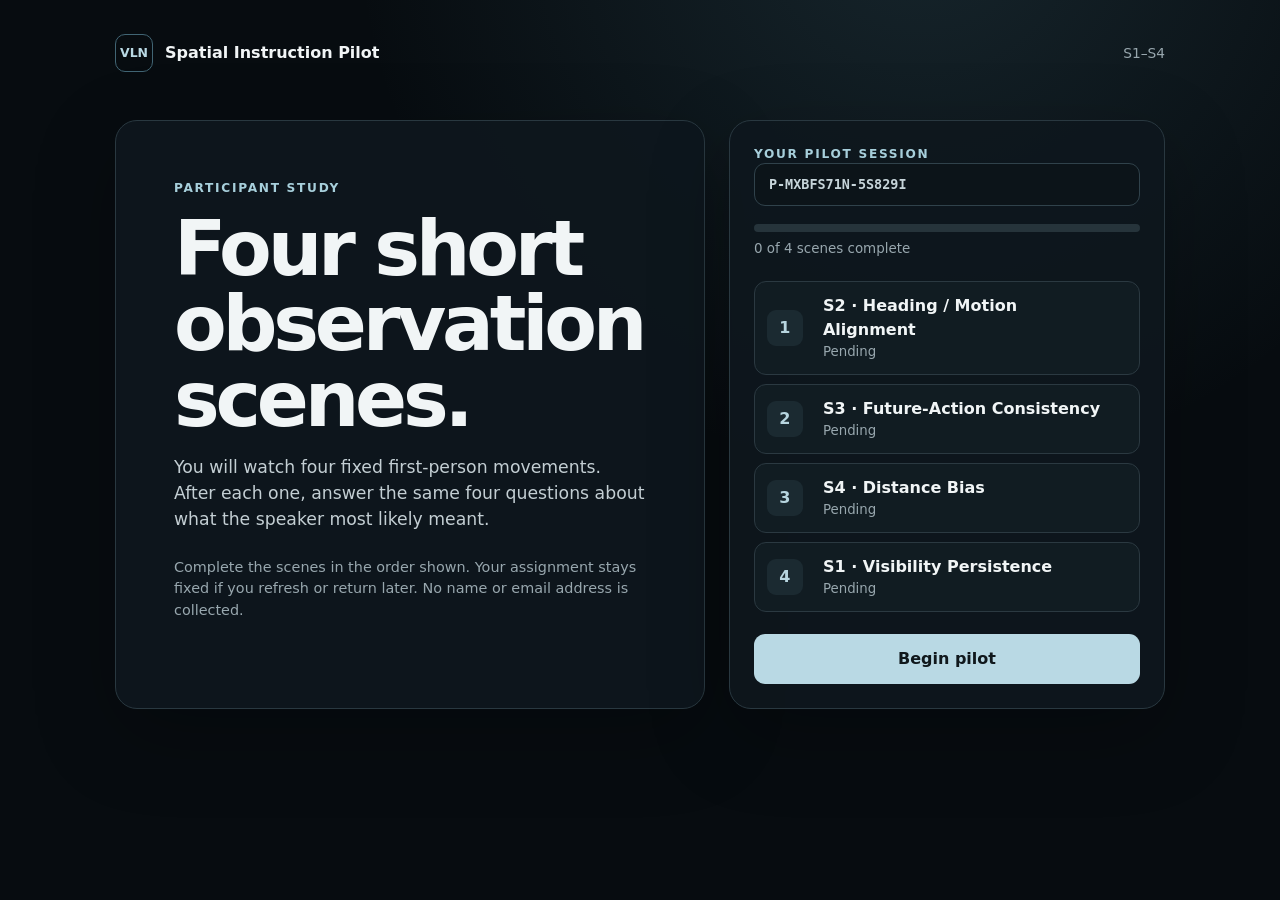
==== index.html @ 17fc7d70 "Publish S1–S4 participant pilot" ====
<!doctype html>
<html lang="en">
<head>
  <meta charset="utf-8"><meta name="viewport" content="width=device-width,initial-scale=1">
  <title>VLN Spatial Instruction Pilot</title>
  <meta name="description" content="Four-scene pilot for underspecified spatial navigation instructions.">
  <link rel="icon" type="image/svg+xml" href="data:image/svg+xml,%3Csvg xmlns='http://www.w3.org/2000/svg' viewBox='0 0 64 64'%3E%3Crect width='64' height='64' rx='14' fill='%23080d12'/%3E%3Cpath d='M15 45V19h8l9 14 9-14h8v26h-8V31l-9 13-9-13v14z' fill='%23b9d9e4'/%3E%3C/svg%3E">
  <script src="pilot-core.js"></script>
  <style>
    [hidden]{display:none!important}
    :root{color-scheme:dark;--bg:#070c10;--panel:#111a20;--ink:#f1f5f6;--muted:#98a7ae;--line:#293840;--accent:#b9d9e4}*{box-sizing:border-box}body{margin:0;background:radial-gradient(circle at 72% -10%,rgba(76,126,143,.22),transparent 42%),var(--bg);color:var(--ink);font:16px/1.5 Inter,ui-sans-serif,system-ui,-apple-system,"Segoe UI",sans-serif;min-height:100dvh}button,a{font:inherit}.shell{width:min(1050px,calc(100% - 32px));margin:auto;padding:34px 0 54px}.top{display:flex;align-items:center;justify-content:space-between;gap:20px;margin-bottom:48px}.brand{display:flex;align-items:center;gap:12px;font-weight:800}.mark{width:38px;height:38px;display:grid;place-items:center;border:1px solid #416574;border-radius:10px;color:var(--accent);font-size:.78rem}.internal{color:var(--muted);font-size:.86rem;text-decoration:none}.hero{display:grid;grid-template-columns:minmax(0,1.15fr) minmax(330px,.85fr);gap:24px;align-items:stretch}.intro,.status{border:1px solid var(--line);border-radius:22px;background:rgba(14,23,29,.9);box-shadow:0 26px 80px rgba(0,0,0,.25)}.intro{padding:clamp(28px,5vw,58px)}.eyebrow{color:#a7cfdb;text-transform:uppercase;letter-spacing:.14em;font-size:.76rem;font-weight:800}h1{margin:14px 0 18px;max-width:12ch;font-size:clamp(2.4rem,6vw,4.8rem);line-height:.98;letter-spacing:-.055em}.lede{max-width:58ch;color:#c3ced3;font-size:1.08rem}.privacy{margin-top:24px;color:var(--muted);font-size:.9rem}.status{padding:24px}.id{padding:13px 14px;border:1px solid #30424b;border-radius:11px;background:#0c1419;color:#c7d5da;font:700 .84rem ui-monospace,monospace;overflow-wrap:anywhere}.progress{height:8px;margin:18px 0 7px;border-radius:99px;background:#26343b;overflow:hidden}.progress>span{display:block;height:100%;background:linear-gradient(90deg,#7aa9b8,#c0dfe8);width:0}.progress-label{color:var(--muted);font-size:.84rem}.scenes{display:grid;gap:9px;margin:22px 0}.scene{display:grid;grid-template-columns:44px 1fr auto;align-items:center;gap:12px;padding:12px;border:1px solid #2b3941;border-radius:12px;background:#111c22}.scene.done{border-color:#3c6756;background:rgba(55,104,82,.14)}.scene .num{width:36px;height:36px;display:grid;place-items:center;border-radius:9px;background:#1b2a31;color:#b7d5df;font-weight:800}.scene strong{display:block}.scene small{display:block;color:var(--muted)}.badge{font-size:.76rem;color:#b5c3c8}.actions{display:grid;gap:10px}.primary,.secondary{min-height:50px;border-radius:11px;border:1px solid transparent;padding:0 18px;font-weight:800;cursor:pointer}.primary{background:var(--accent);color:#10181c}.secondary{background:#152229;border-color:#354852;color:#dbe6e9}.exports{display:grid;grid-template-columns:1fr 1fr;gap:9px;margin-top:10px}.complete-note{display:none;margin:14px 0;padding:13px;border:1px solid #426a59;border-radius:10px;background:rgba(67,112,91,.16);color:#cbe6d7}@media(max-width:800px){.shell{padding-top:20px}.top{margin-bottom:24px}.hero{grid-template-columns:1fr}.intro{padding:28px}h1{font-size:3rem}}
  </style>
</head>
<body>
  <main class="shell">
    <header class="top"><div class="brand"><span class="mark">VLN</span><span>Spatial Instruction Pilot</span></div><span class="internal">S1–S4</span></header>
    <section class="hero">
      <article class="intro"><div class="eyebrow">Participant study</div><h1>Four short observation scenes.</h1><p class="lede">You will watch four fixed first-person movements. After each one, answer the same four questions about what the speaker most likely meant.</p><p class="privacy">Complete the scenes in the order shown. Your assignment stays fixed if you refresh or return later. No name or email address is collected.</p></article>
      <aside class="status"><div class="eyebrow">Your pilot session</div><div class="id" id="participantId"></div><div class="progress"><span id="progressBar"></span></div><div class="progress-label" id="progressLabel"></div><div class="complete-note" id="completeNote">All four scenes are complete. Thank you.</div><div class="scenes" id="scenes"></div><div class="actions"><button class="primary" id="continueButton">Begin pilot</button><button class="secondary" id="newButton" hidden>Start a new participant</button></div><div class="exports" id="exports" hidden><button class="secondary" id="jsonButton">Export JSON</button><button class="secondary" id="csvButton">Export CSV</button></div></aside>
    </section>
  </main>
  <script>
    const pilot=VLNPilot,participant=pilot.currentParticipant(),done=pilot.completedSet(participant.participantId),next=participant.scenarioOrder.find(s=>!done.has(s));
    document.querySelector('#participantId').textContent=participant.participantId;
    document.querySelector('#progressBar').style.width=`${done.size/4*100}%`;
    document.querySelector('#progressLabel').textContent=`${done.size} of 4 scenes complete`;
    document.querySelector('#scenes').innerHTML=participant.scenarioOrder.map((s,i)=>`<div class="scene ${done.has(s)?'done':''}"><span class="num">${i+1}</span><span><strong>${s} · ${pilot.TITLES[s]}</strong><small>${done.has(s)?'Response recorded':'Pending'}</small></span><span class="badge">${done.has(s)?'Complete':''}</span></div>`).join('');
    const continueButton=document.querySelector('#continueButton');
    if(next){continueButton.textContent=done.size?'Continue pilot':'Begin pilot';continueButton.onclick=()=>location.href=pilot.ROUTES[next]}else{continueButton.style.display='none';document.querySelector('#completeNote').style.display='block'}
    const researcherMode=new URLSearchParams(location.search).get('admin')==='1';
    if(researcherMode){document.querySelector('#newButton').hidden=false;document.querySelector('#exports').hidden=false}
    document.querySelector('#newButton').onclick=()=>{const p=pilot.createParticipant();location.href=`index.html?admin=1&participant=${encodeURIComponent(p.participantId)}`};
    document.querySelector('#jsonButton').onclick=pilot.exportJSON;document.querySelector('#csvButton').onclick=pilot.exportCSV;
  </script>
</body></html>
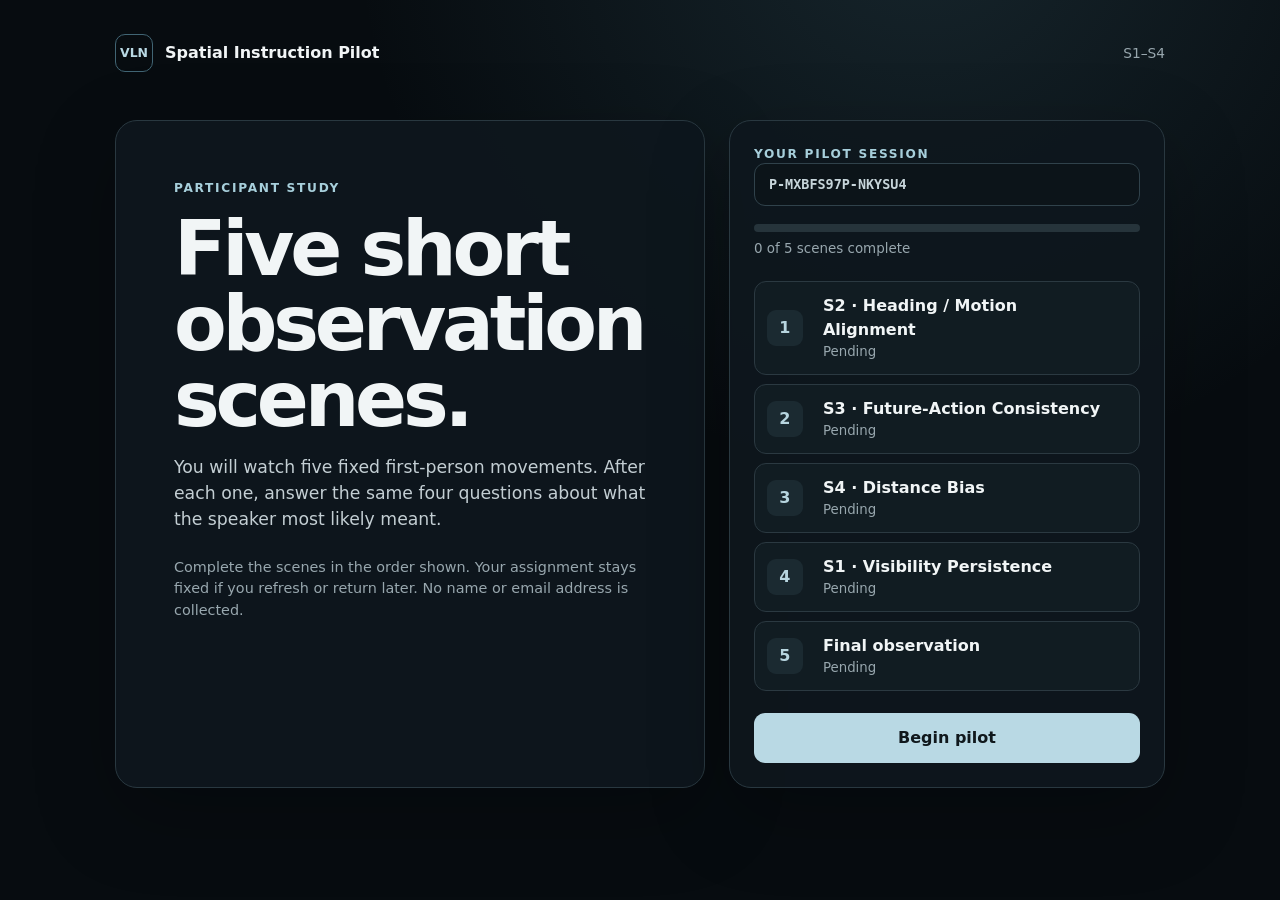
==== commit 7306fdc2: "Make S1-S4 experimental with final neutral baseline" ====
--- a/index.html
+++ b/index.html
@@ -3,7 +3,7 @@
 <head>
   <meta charset="utf-8"><meta name="viewport" content="width=device-width,initial-scale=1">
   <title>VLN Spatial Instruction Pilot</title>
-  <meta name="description" content="Four-scene pilot for underspecified spatial navigation instructions.">
+  <meta name="description" content="Five-trial pilot for underspecified spatial navigation instructions.">
   <link rel="icon" type="image/svg+xml" href="data:image/svg+xml,%3Csvg xmlns='http://www.w3.org/2000/svg' viewBox='0 0 64 64'%3E%3Crect width='64' height='64' rx='14' fill='%23080d12'/%3E%3Cpath d='M15 45V19h8l9 14 9-14h8v26h-8V31l-9 13-9-13v14z' fill='%23b9d9e4'/%3E%3C/svg%3E">
   <script src="pilot-core.js"></script>
   <style>
@@ -15,16 +15,16 @@
   <main class="shell">
     <header class="top"><div class="brand"><span class="mark">VLN</span><span>Spatial Instruction Pilot</span></div><span class="internal">S1–S4</span></header>
     <section class="hero">
-      <article class="intro"><div class="eyebrow">Participant study</div><h1>Four short observation scenes.</h1><p class="lede">You will watch four fixed first-person movements. After each one, answer the same four questions about what the speaker most likely meant.</p><p class="privacy">Complete the scenes in the order shown. Your assignment stays fixed if you refresh or return later. No name or email address is collected.</p></article>
-      <aside class="status"><div class="eyebrow">Your pilot session</div><div class="id" id="participantId"></div><div class="progress"><span id="progressBar"></span></div><div class="progress-label" id="progressLabel"></div><div class="complete-note" id="completeNote">All four scenes are complete. Thank you.</div><div class="scenes" id="scenes"></div><div class="actions"><button class="primary" id="continueButton">Begin pilot</button><button class="secondary" id="newButton" hidden>Start a new participant</button></div><div class="exports" id="exports" hidden><button class="secondary" id="jsonButton">Export JSON</button><button class="secondary" id="csvButton">Export CSV</button></div></aside>
+      <article class="intro"><div class="eyebrow">Participant study</div><h1>Five short observation scenes.</h1><p class="lede">You will watch five fixed first-person movements. After each one, answer the same four questions about what the speaker most likely meant.</p><p class="privacy">Complete the scenes in the order shown. Your assignment stays fixed if you refresh or return later. No name or email address is collected.</p></article>
+      <aside class="status"><div class="eyebrow">Your pilot session</div><div class="id" id="participantId"></div><div class="progress"><span id="progressBar"></span></div><div class="progress-label" id="progressLabel"></div><div class="complete-note" id="completeNote">All five scenes are complete. Thank you.</div><div class="scenes" id="scenes"></div><div class="actions"><button class="primary" id="continueButton">Begin pilot</button><button class="secondary" id="newButton" hidden>Start a new participant</button></div><div class="exports" id="exports" hidden><button class="secondary" id="jsonButton">Export JSON</button><button class="secondary" id="csvButton">Export CSV</button></div></aside>
     </section>
   </main>
   <script>
     const pilot=VLNPilot,participant=pilot.currentParticipant(),done=pilot.completedSet(participant.participantId),next=participant.scenarioOrder.find(s=>!done.has(s));
     document.querySelector('#participantId').textContent=participant.participantId;
-    document.querySelector('#progressBar').style.width=`${done.size/4*100}%`;
-    document.querySelector('#progressLabel').textContent=`${done.size} of 4 scenes complete`;
-    document.querySelector('#scenes').innerHTML=participant.scenarioOrder.map((s,i)=>`<div class="scene ${done.has(s)?'done':''}"><span class="num">${i+1}</span><span><strong>${s} · ${pilot.TITLES[s]}</strong><small>${done.has(s)?'Response recorded':'Pending'}</small></span><span class="badge">${done.has(s)?'Complete':''}</span></div>`).join('');
+    document.querySelector('#progressBar').style.width=`${done.size/5*100}%`;
+    document.querySelector('#progressLabel').textContent=`${done.size} of 5 scenes complete`;
+    document.querySelector('#scenes').innerHTML=participant.scenarioOrder.map((s,i)=>`<div class="scene ${done.has(s)?'done':''}"><span class="num">${i+1}</span><span><strong>${s==='B0'?'Final observation':`${s} · ${pilot.TITLES[s]}`}</strong><small>${done.has(s)?'Response recorded':'Pending'}</small></span><span class="badge">${done.has(s)?'Complete':''}</span></div>`).join('');
     const continueButton=document.querySelector('#continueButton');
     if(next){continueButton.textContent=done.size?'Continue pilot':'Begin pilot';continueButton.onclick=()=>location.href=pilot.ROUTES[next]}else{continueButton.style.display='none';document.querySelector('#completeNote').style.display='block'}
     const researcherMode=new URLSearchParams(location.search).get('admin')==='1';
